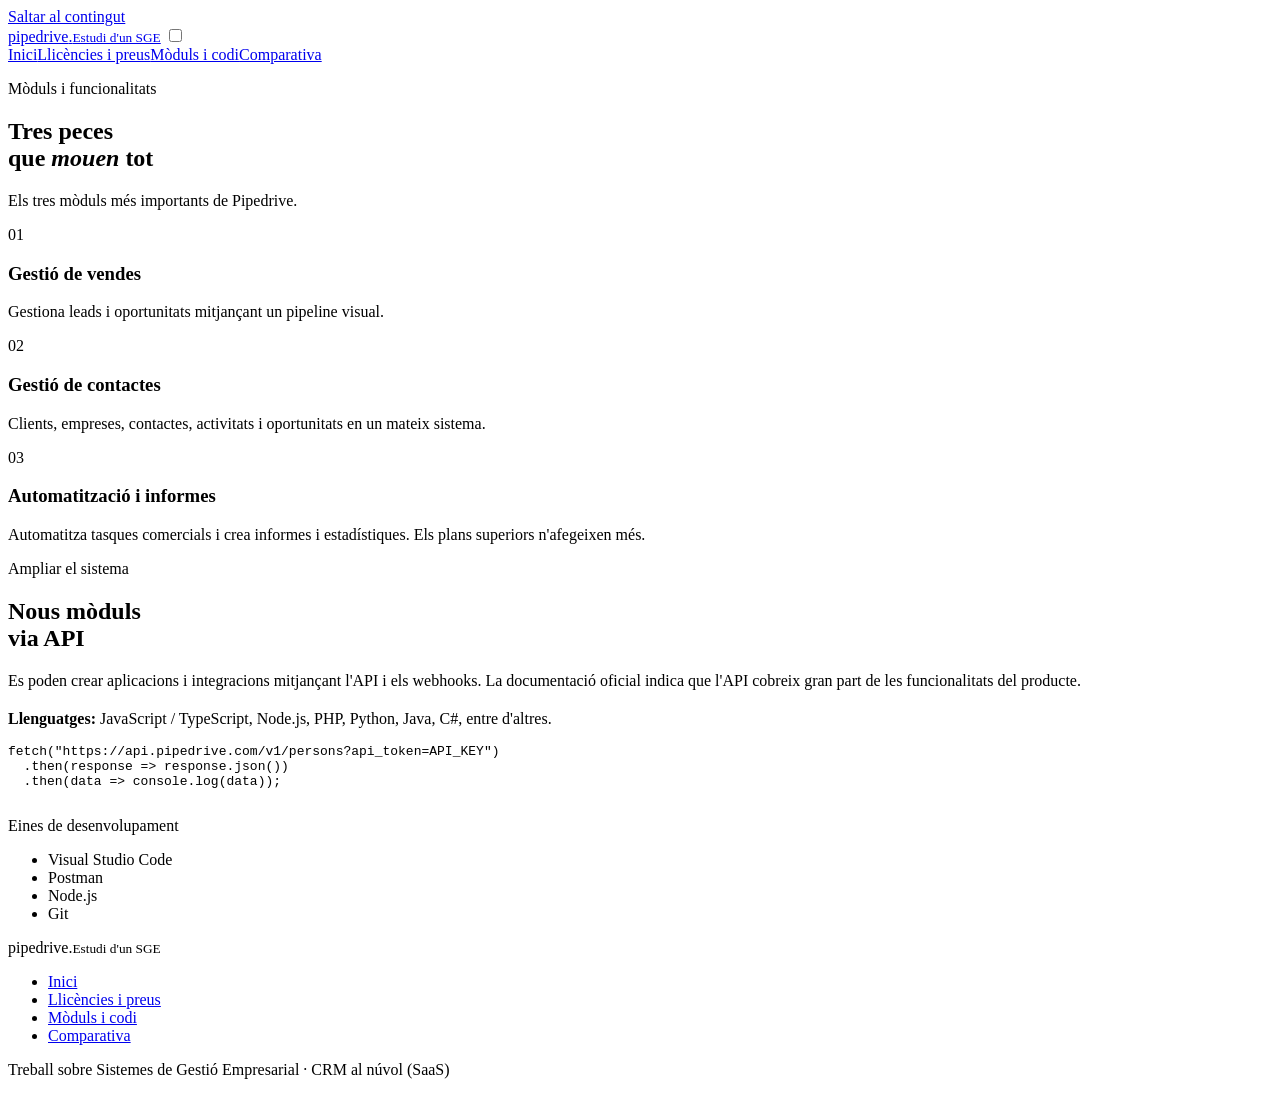
==== index.html @ 28376908 "Add files via upload" ====
<!doctype html>
<html lang="ca">
<head>
<meta charset="utf-8" />
<meta name="viewport" content="width=device-width, initial-scale=1" />
<title>Mòduls i codi · Pipedrive</title>
<meta name="description" content="Els tres mòduls principals de Pipedrive, com crear-ne de nous amb l'API i un exemple de codi." />
<meta name="theme-color" content="#f5f3ee" />
<meta property="og:title" content="Mòduls i codi · Pipedrive" />
<meta property="og:description" content="Els tres mòduls principals de Pipedrive, com crear-ne de nous amb l'API i un exemple de codi." />
<meta property="og:type" content="website" />
<link rel="icon" href="data:image/svg+xml,%3Csvg xmlns='http://www.w3.org/2000/svg' viewBox='0 0 32 32'%3E%3Crect width='32' height='32' rx='7' fill='%23017737'/%3E%3Ctext x='16' y='24' font-family='Arial,sans-serif' font-weight='700' font-size='22' fill='%23fff' text-anchor='middle'%3EP%3C/text%3E%3C/svg%3E" />
<link rel="preconnect" href="https://fonts.googleapis.com" />
<link rel="preconnect" href="https://fonts.gstatic.com" crossorigin />
<link href="https://fonts.googleapis.com/css2?family=Bricolage+Grotesque:opsz,wght@12..96,500;12..96,700;12..96,800&family=Instrument+Sans:wght@400;500;600&family=JetBrains+Mono:wght@400;500&display=swap" rel="stylesheet" />
<link rel="stylesheet" href="/css/pipedrive.css" />
</head>
<body>
<a class="salt-enllac" href="#principal">Saltar al contingut</a>
<header class="capcalera">
  <div class="contenidor capcalera__fila">
    <a class="marca" href="/">pipedrive<span>.</span><small>Estudi d'un SGE</small></a>
    <input class="menu-casella" type="checkbox" id="menu" aria-label="Obrir menú" />
    <label class="menu-boto" for="menu"><i></i><i></i><i></i></label>
    <nav class="nav" aria-label="Principal"><a href="/">Inici</a><a href="/preus">Llicències i preus</a><a href="/moduls" aria-current="page">Mòduls i codi</a><a href="/comparativa">Comparativa</a></nav>
  </div>
</header>
<main id="principal">
<section class="seccio seccio--cenyida"><div class="contenidor">
<p class="rotol entra" style="--i:0">Mòduls i funcionalitats</p><h1 class="entra" style="--i:1">Tres peces<br />que <em>mouen</em> tot</h1>
<p class="entradeta entra" style="--i:2">Els tres mòduls més importants de Pipedrive.</p></div></section>
<section class="seccio seccio--cenyida" style="padding-top:0"><div class="contenidor"><div class="moduls revela"><article class="modul"><span class="modul__num">01</span><h3>Gestió de vendes</h3><p>Gestiona leads i oportunitats mitjançant un pipeline visual.</p></article><article class="modul"><span class="modul__num">02</span><h3>Gestió de contactes</h3><p>Clients, empreses, contactes, activitats i oportunitats en un mateix sistema.</p></article><article class="modul"><span class="modul__num">03</span><h3>Automatització i informes</h3><p>Automatitza tasques comercials i crea informes i estadístiques. Els plans superiors n'afegeixen més.</p></article></div></div></section>
<section class="seccio seccio--paper"><div class="contenidor dues-columnes revela"><div><p class="rotol">Ampliar el sistema</p><h2>Nous mòduls<br />via API</h2>
<p style="margin-top:1.25rem;color:var(--tinta-70)">Es poden crear aplicacions i integracions mitjançant l'API i els webhooks. La documentació oficial indica que l'API cobreix gran part de les funcionalitats del producte.</p>
<p style="margin-top:1.25rem"><b>Llenguatges:</b> JavaScript / TypeScript, Node.js, PHP, Python, Java, C#, entre d'altres.</p></div>
<div><pre class="codi"><code>fetch("https://api.pipedrive.com/v1/persons?api_token=API_KEY")
  .then(response =&gt; response.json())
  .then(data =&gt; console.log(data));</code></pre><p class="rotol" style="margin:1.75rem 0 .75rem">Eines de desenvolupament</p>
<ul class="etiquetes"><li>Visual Studio Code</li><li>Postman</li><li>Node.js</li><li>Git</li></ul></div></div></section>
</main>
<footer class="peu">
  <div class="contenidor peu__fila">
    <p class="marca" style="margin:0">pipedrive<span>.</span><small>Estudi d'un SGE</small></p>
    <ul><li><a href="/">Inici</a></li><li><a href="/preus">Llicències i preus</a></li><li><a href="/moduls">Mòduls i codi</a></li><li><a href="/comparativa">Comparativa</a></li></ul>
    <p class="peu__legal">Treball sobre Sistemes de Gestió Empresarial · CRM al núvol (SaaS)</p>
  </div>
</footer>
</body>
</html>
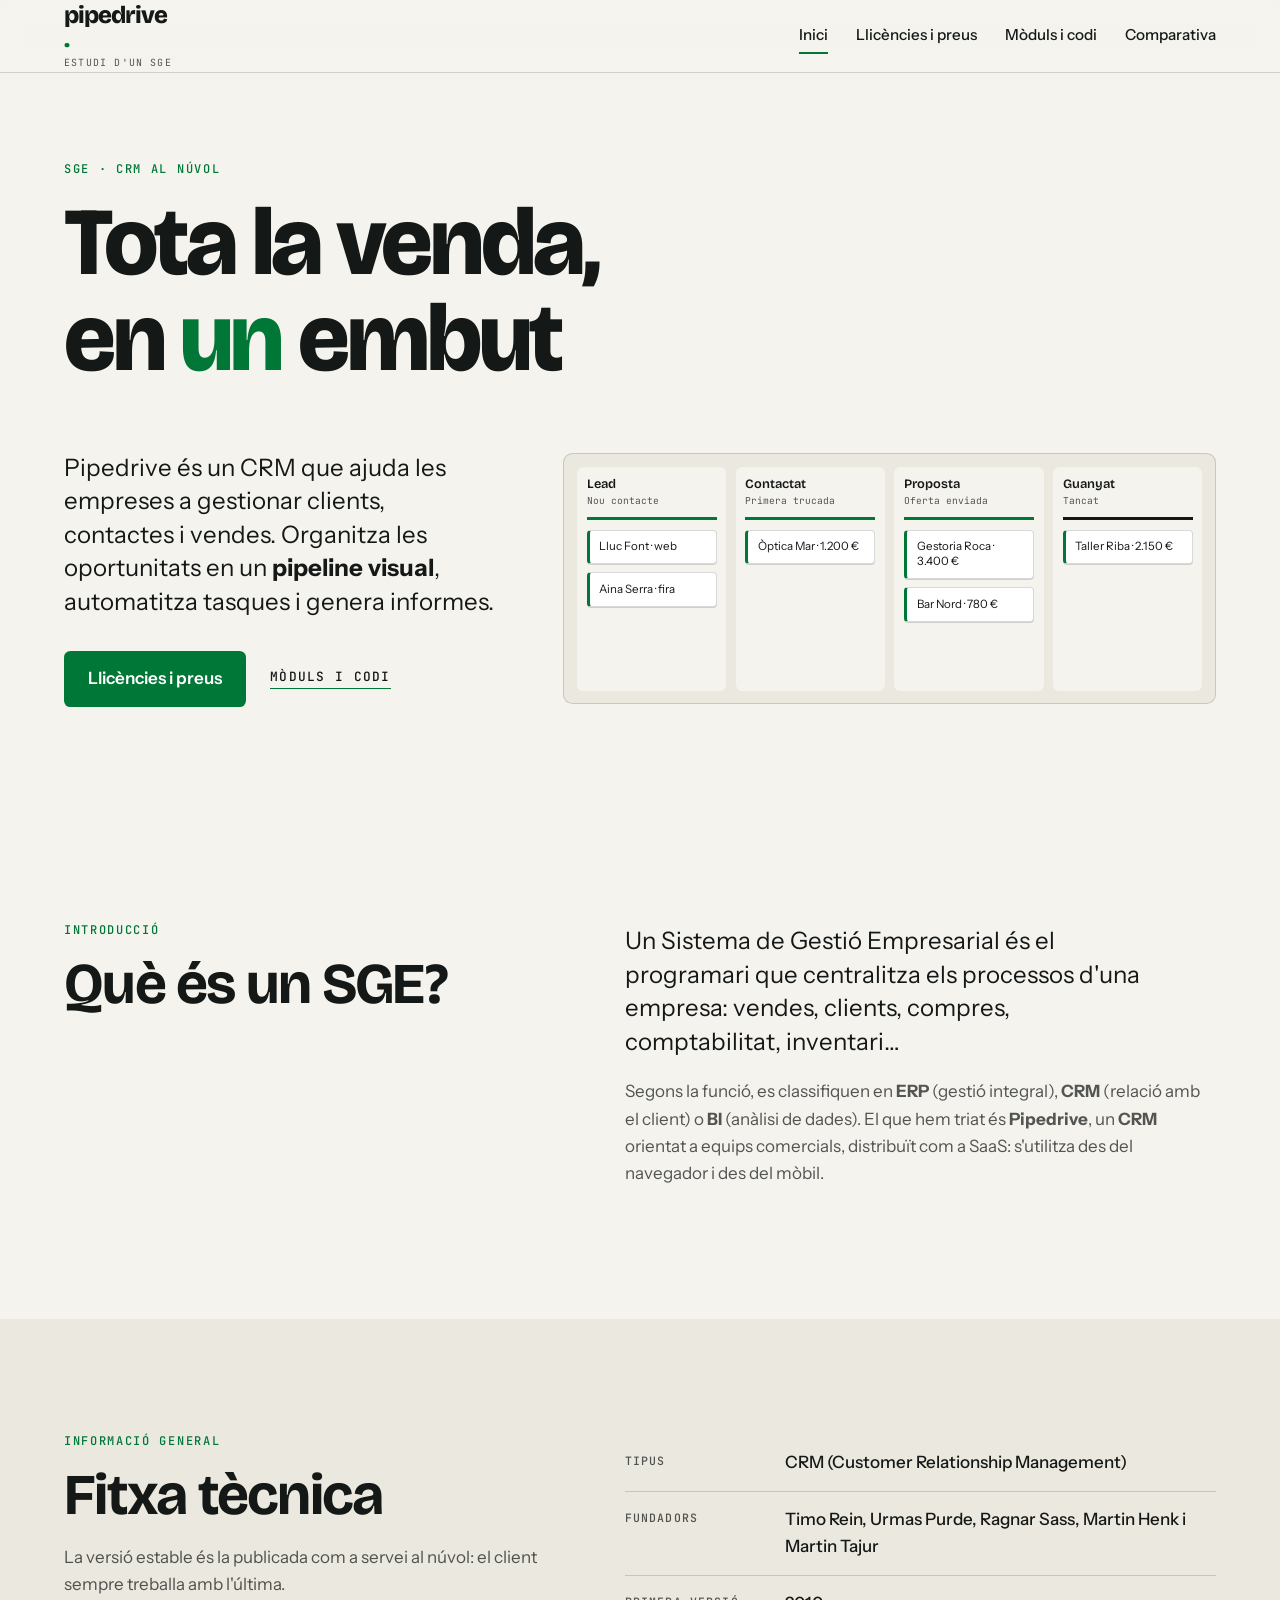
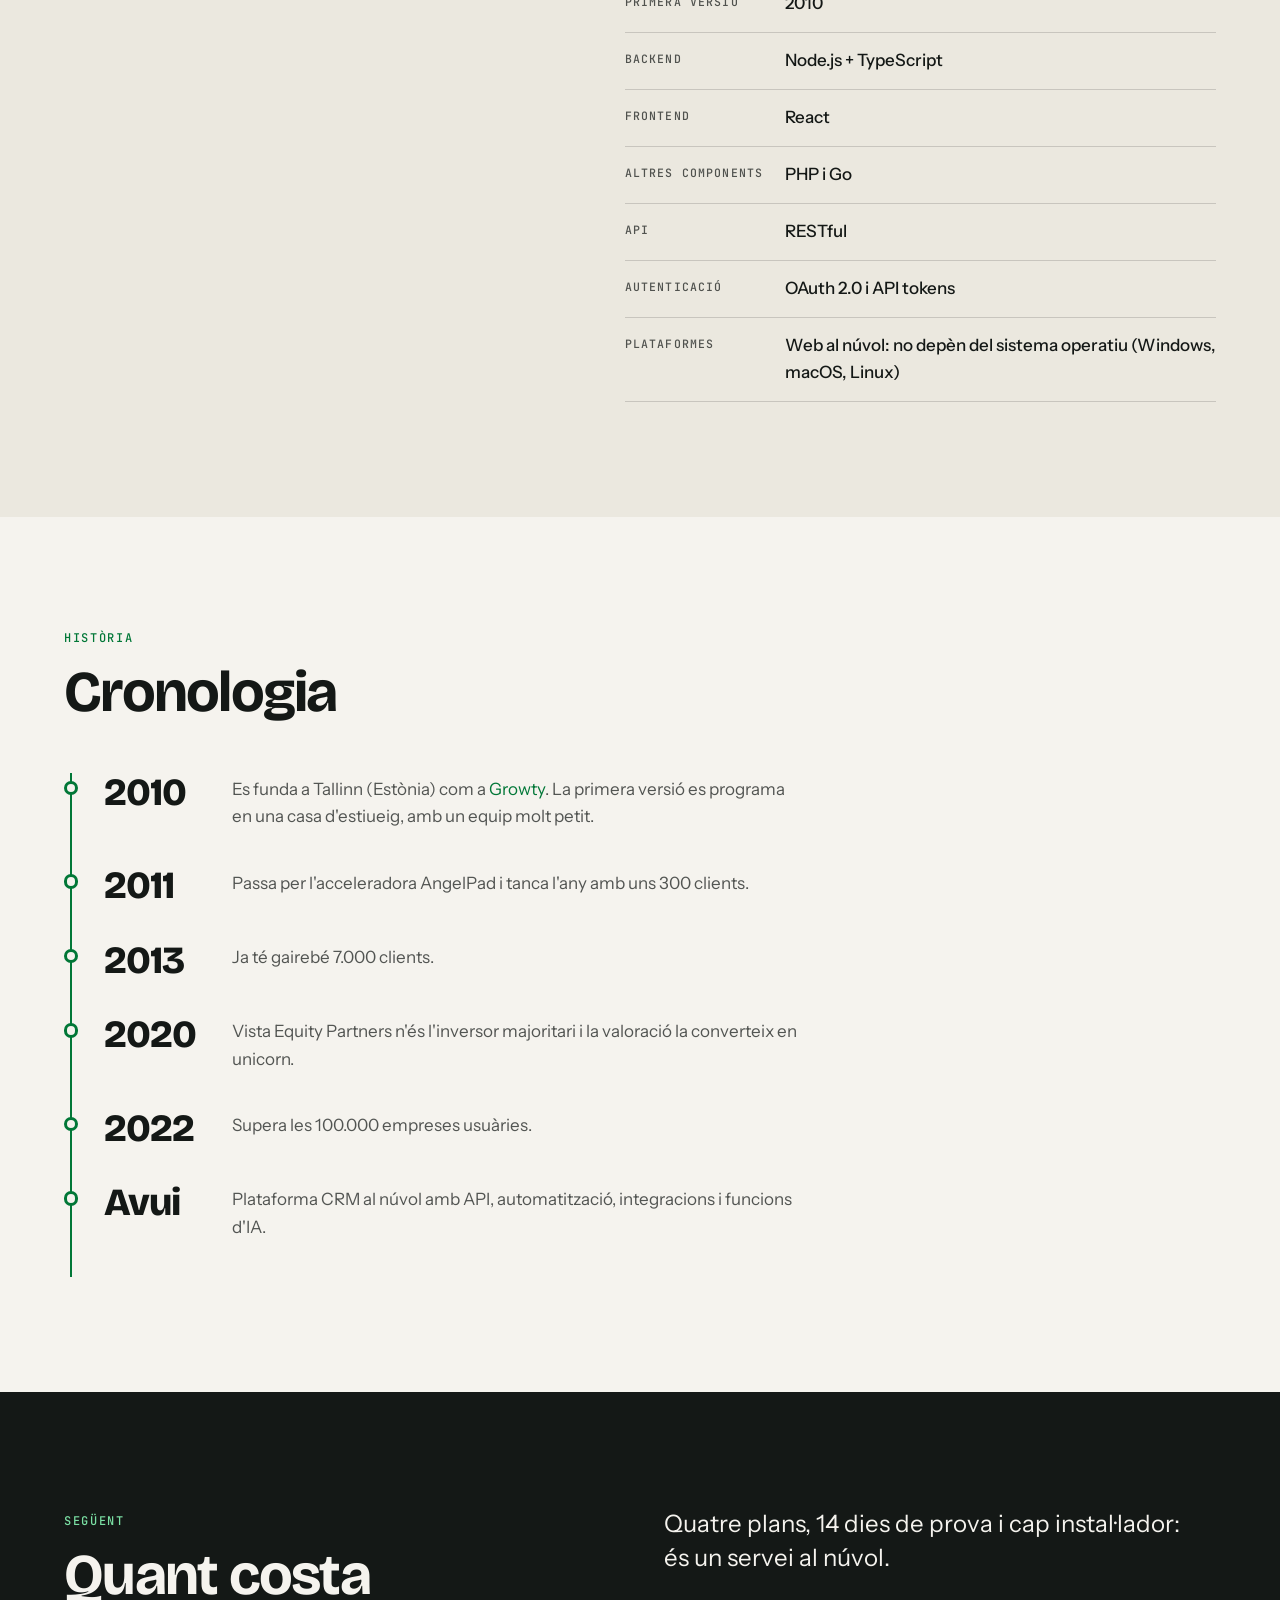
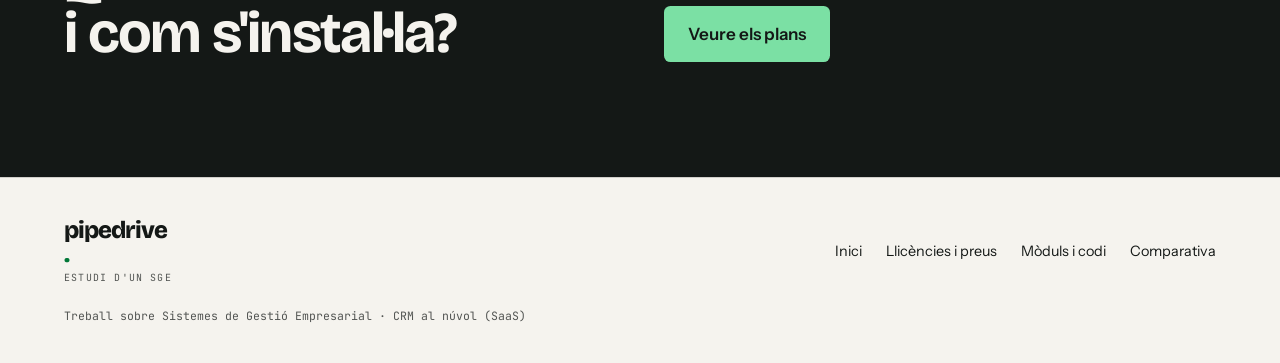
==== commit b917dc2d: "Add files via upload" ====
--- a/index.html
+++ b/index.html
@@ -3,11 +3,11 @@
 <head>
 <meta charset="utf-8" />
 <meta name="viewport" content="width=device-width, initial-scale=1" />
-<title>Mòduls i codi · Pipedrive</title>
-<meta name="description" content="Els tres mòduls principals de Pipedrive, com crear-ne de nous amb l'API i un exemple de codi." />
+<title>Pipedrive · Estudi d'un SGE de tipus CRM</title>
+<meta name="description" content="Treball sobre Pipedrive: què és, història, arquitectura, plataformes i fitxa tècnica d'aquest CRM al núvol." />
 <meta name="theme-color" content="#f5f3ee" />
-<meta property="og:title" content="Mòduls i codi · Pipedrive" />
-<meta property="og:description" content="Els tres mòduls principals de Pipedrive, com crear-ne de nous amb l'API i un exemple de codi." />
+<meta property="og:title" content="Pipedrive · Estudi d'un SGE de tipus CRM" />
+<meta property="og:description" content="Treball sobre Pipedrive: què és, història, arquitectura, plataformes i fitxa tècnica d'aquest CRM al núvol." />
 <meta property="og:type" content="website" />
 <link rel="icon" href="data:image/svg+xml,%3Csvg xmlns='http://www.w3.org/2000/svg' viewBox='0 0 32 32'%3E%3Crect width='32' height='32' rx='7' fill='%23017737'/%3E%3Ctext x='16' y='24' font-family='Arial,sans-serif' font-weight='700' font-size='22' fill='%23fff' text-anchor='middle'%3EP%3C/text%3E%3C/svg%3E" />
 <link rel="preconnect" href="https://fonts.googleapis.com" />
@@ -22,21 +22,31 @@
     <a class="marca" href="/">pipedrive<span>.</span><small>Estudi d'un SGE</small></a>
     <input class="menu-casella" type="checkbox" id="menu" aria-label="Obrir menú" />
     <label class="menu-boto" for="menu"><i></i><i></i><i></i></label>
-    <nav class="nav" aria-label="Principal"><a href="/">Inici</a><a href="/preus">Llicències i preus</a><a href="/moduls" aria-current="page">Mòduls i codi</a><a href="/comparativa">Comparativa</a></nav>
+    <nav class="nav" aria-label="Principal"><a href="/" aria-current="page">Inici</a><a href="/preus">Llicències i preus</a><a href="/moduls">Mòduls i codi</a><a href="/comparativa">Comparativa</a></nav>
   </div>
 </header>
 <main id="principal">
-<section class="seccio seccio--cenyida"><div class="contenidor">
-<p class="rotol entra" style="--i:0">Mòduls i funcionalitats</p><h1 class="entra" style="--i:1">Tres peces<br />que <em>mouen</em> tot</h1>
-<p class="entradeta entra" style="--i:2">Els tres mòduls més importants de Pipedrive.</p></div></section>
-<section class="seccio seccio--cenyida" style="padding-top:0"><div class="contenidor"><div class="moduls revela"><article class="modul"><span class="modul__num">01</span><h3>Gestió de vendes</h3><p>Gestiona leads i oportunitats mitjançant un pipeline visual.</p></article><article class="modul"><span class="modul__num">02</span><h3>Gestió de contactes</h3><p>Clients, empreses, contactes, activitats i oportunitats en un mateix sistema.</p></article><article class="modul"><span class="modul__num">03</span><h3>Automatització i informes</h3><p>Automatitza tasques comercials i crea informes i estadístiques. Els plans superiors n'afegeixen més.</p></article></div></div></section>
-<section class="seccio seccio--paper"><div class="contenidor dues-columnes revela"><div><p class="rotol">Ampliar el sistema</p><h2>Nous mòduls<br />via API</h2>
-<p style="margin-top:1.25rem;color:var(--tinta-70)">Es poden crear aplicacions i integracions mitjançant l'API i els webhooks. La documentació oficial indica que l'API cobreix gran part de les funcionalitats del producte.</p>
-<p style="margin-top:1.25rem"><b>Llenguatges:</b> JavaScript / TypeScript, Node.js, PHP, Python, Java, C#, entre d'altres.</p></div>
-<div><pre class="codi"><code>fetch("https://api.pipedrive.com/v1/persons?api_token=API_KEY")
-  .then(response =&gt; response.json())
-  .then(data =&gt; console.log(data));</code></pre><p class="rotol" style="margin:1.75rem 0 .75rem">Eines de desenvolupament</p>
-<ul class="etiquetes"><li>Visual Studio Code</li><li>Postman</li><li>Node.js</li><li>Git</li></ul></div></div></section>
+<section class="portada"><div class="contenidor">
+<p class="rotol entra" style="--i:0">SGE · CRM al núvol</p>
+<h1 class="portada__titol entra" style="--i:1">Tota la venda,<br />en <em>un</em> embut</h1>
+<div class="portada__cos">
+<div class="entra" style="--i:2">
+<p class="entradeta">Pipedrive és un CRM que ajuda les empreses a gestionar clients, contactes i vendes. Organitza les oportunitats en un <strong>pipeline visual</strong>, automatitza tasques i genera informes.</p>
+<div class="portada__peu"><a class="boto" href="/preus">Llicències i preus</a><a class="enllac" href="/moduls">Mòduls i codi</a></div></div>
+<div class="pipeline entra" style="--i:3" role="img" aria-label="Exemple de pipeline de vendes amb quatre etapes: lead, contactat, proposta i guanyat"><div class="etapa"><h3>Lead<small>Nou contacte</small></h3><div class="fitxa">Lluc Font · web</div><div class="fitxa">Aina Serra · fira</div></div><div class="etapa"><h3>Contactat<small>Primera trucada</small></h3><div class="fitxa">Òptica Mar · 1.200 €</div></div><div class="etapa"><h3>Proposta<small>Oferta enviada</small></h3><div class="fitxa">Gestoria Roca · 3.400 €</div><div class="fitxa">Bar Nord · 780 €</div></div><div class="etapa"><h3>Guanyat<small>Tancat</small></h3><div class="fitxa">Taller Riba · 2.150 €</div></div></div>
+</div></div></section>
+<section class="seccio"><div class="contenidor dues-columnes revela">
+<div><p class="rotol">Introducció</p><h2>Què és un SGE?</h2></div>
+<div><p class="entradeta">Un Sistema de Gestió Empresarial és el programari que centralitza els processos d'una empresa: vendes, clients, compres, comptabilitat, inventari…</p>
+<p style="margin-top:1.25rem;color:var(--tinta-70)">Segons la funció, es classifiquen en <b>ERP</b> (gestió integral), <b>CRM</b> (relació amb el client) o <b>BI</b> (anàlisi de dades). El que hem triat és <b>Pipedrive</b>, un <b>CRM</b> orientat a equips comercials, distribuït com a SaaS: s'utilitza des del navegador i des del mòbil.</p></div>
+</div></section>
+<section class="seccio seccio--paper"><div class="contenidor dues-columnes revela">
+<div><p class="rotol">Informació general</p><h2>Fitxa tècnica</h2><p style="margin-top:1.25rem;color:var(--tinta-70)">La versió estable és la publicada com a servei al núvol: el client sempre treballa amb l'última.</p></div>
+<dl class="fitxa-tecnica"><div><dt>Tipus</dt><dd>CRM (Customer Relationship Management)</dd></div><div><dt>Fundadors</dt><dd>Timo Rein, Urmas Purde, Ragnar Sass, Martin Henk i Martin Tajur</dd></div><div><dt>Primera versió</dt><dd>2010</dd></div><div><dt>Backend</dt><dd>Node.js + TypeScript</dd></div><div><dt>Frontend</dt><dd>React</dd></div><div><dt>Altres components</dt><dd>PHP i Go</dd></div><div><dt>API</dt><dd>RESTful</dd></div><div><dt>Autenticació</dt><dd>OAuth 2.0 i API tokens</dd></div><div><dt>Plataformes</dt><dd>Web al núvol: no depèn del sistema operatiu (Windows, macOS, Linux)</dd></div></dl></div></section>
+<section class="seccio"><div class="contenidor"><div class="encap revela"><div><p class="rotol">Història</p><h2>Cronologia</h2></div></div>
+<ol class="cronologia revela"><li><b>2010</b><p>Es funda a Tallinn (Estònia) com a <em>Growty</em>. La primera versió es programa en una casa d'estiueig, amb un equip molt petit.</p></li><li><b>2011</b><p>Passa per l'acceleradora AngelPad i tanca l'any amb uns 300 clients.</p></li><li><b>2013</b><p>Ja té gairebé 7.000 clients.</p></li><li><b>2020</b><p>Vista Equity Partners n'és l'inversor majoritari i la valoració la converteix en unicorn.</p></li><li><b>2022</b><p>Supera les 100.000 empreses usuàries.</p></li><li><b>Avui</b><p>Plataforma CRM al núvol amb API, automatització, integracions i funcions d'IA.</p></li></ol></div></section>
+<section class="seccio seccio--tinta"><div class="contenidor tancament revela"><div><p class="rotol">Següent</p><h2>Quant costa<br />i com s'instal·la?</h2></div>
+<div><p class="entradeta" style="margin-bottom:2rem">Quatre plans, 14 dies de prova i cap instal·lador: és un servei al núvol.</p><a class="boto" href="/preus">Veure els plans</a></div></div></section>
 </main>
 <footer class="peu">
   <div class="contenidor peu__fila">
--- a/css/pipedrive.css
+++ b/css/pipedrive.css
@@ -0,0 +1,100 @@
+/* 1 · TOKENS */
+:root{--fons:#f5f3ee;--paper:#ebe8df;--tinta:#141816;--tinta-70:rgba(20,24,22,.72);--linia:rgba(20,24,22,.16);--verd:#017737;--verd-cl:#7be0a4;
+--display:"Bricolage Grotesque",system-ui,sans-serif;--text:"Instrument Sans",system-ui,sans-serif;--mono:"JetBrains Mono",ui-monospace,monospace;--w:72rem}
+/* 2 · BASE */
+*,*::before,*::after{box-sizing:border-box}
+html{scroll-behavior:smooth}
+body{margin:0;background:var(--fons);color:var(--tinta);font:400 1.0625rem/1.6 var(--text);-webkit-font-smoothing:antialiased}
+a{color:inherit}ul,ol{margin:0;padding:0;list-style:none}
+:focus-visible{outline:2px solid var(--verd);outline-offset:3px}
+.contenidor{width:min(100% - 2.5rem,var(--w));margin-inline:auto}
+.salt-enllac{position:absolute;left:1rem;top:-4rem;background:var(--tinta);color:#fff;padding:.6rem 1rem;z-index:99}.salt-enllac:focus{top:1rem}
+/* 3 · TIPOGRAFIA */
+h1,h2,h3{font-family:var(--display);line-height:1;margin:0;letter-spacing:-.03em}
+h1{font-size:clamp(2.8rem,1.5rem + 6vw,6rem);font-weight:800}
+h2{font-size:clamp(2rem,1.2rem + 3vw,3.6rem);font-weight:700}
+h3{font-size:1.3rem;font-weight:700;letter-spacing:-.02em}
+em{font-style:normal;color:var(--verd)}
+.rotol{font:500 .75rem/1 var(--mono);text-transform:uppercase;letter-spacing:.14em;color:var(--verd);margin:0 0 1.25rem}
+.entradeta{font-size:clamp(1.15rem,1rem + .7vw,1.5rem);line-height:1.4;margin:0;max-width:34ch}
+.enllac{font:500 .8rem var(--mono);text-transform:uppercase;letter-spacing:.1em;text-decoration:none;border-bottom:1.5px solid var(--verd);padding-bottom:.2rem}
+.boto{display:inline-block;background:var(--verd);color:#fff;text-decoration:none;font-weight:600;padding:.9rem 1.5rem;border-radius:.4rem;transition:transform .2s}
+.boto:hover{transform:translateY(-2px)}
+/* 4 · CAPÇALERA */
+.capcalera{position:sticky;top:0;z-index:50;background:rgba(245,243,238,.92);backdrop-filter:blur(8px);border-bottom:1px solid var(--linia)}
+.capcalera__fila{display:flex;align-items:center;justify-content:space-between;min-height:4.5rem;gap:1rem}
+.marca{font:800 1.5rem/1 var(--display);letter-spacing:-.04em;text-decoration:none;display:inline-flex;flex-direction:column}
+.marca span{color:var(--verd)}
+.marca small{font:400 .62rem var(--mono);letter-spacing:.12em;text-transform:uppercase;color:var(--tinta-70);margin-top:.3rem}
+.nav{display:flex;gap:1.75rem;font-weight:500;font-size:.95rem}
+.nav a{text-decoration:none;padding:.3rem 0;border-bottom:2px solid transparent}
+.nav a:hover,.nav a[aria-current]{border-color:var(--verd)}
+.menu-casella{position:absolute;opacity:0;pointer-events:none}.menu-boto{display:none;cursor:pointer;width:2.5rem;height:2.5rem;flex-direction:column;justify-content:center;gap:.35rem;align-items:center}
+.menu-boto i{width:1.5rem;height:2px;background:var(--tinta)}
+/* 5 · BLOCS */
+.seccio{padding:clamp(4rem,9vw,8rem) 0}.seccio--cenyida{padding:clamp(3rem,6vw,5rem) 0}
+.seccio--paper{background:var(--paper)}.seccio--tinta{background:var(--tinta);color:var(--fons)}
+.seccio--tinta .rotol,.seccio--tinta em{color:var(--verd-cl)}.seccio--tinta .boto{background:var(--verd-cl);color:var(--tinta)}
+.dues-columnes{display:grid;grid-template-columns:minmax(0,.9fr) minmax(0,1.1fr);gap:clamp(2rem,6vw,6rem);align-items:start}
+.encap{margin-bottom:clamp(2rem,4vw,3.5rem)}
+.tancament{display:grid;grid-template-columns:1fr 1fr;gap:3rem;align-items:end}
+.graella{display:grid;grid-template-columns:repeat(4,1fr);gap:1px;background:var(--linia);border:1px solid var(--linia)}.graella--3{grid-template-columns:repeat(3,1fr)}
+.targeta{background:var(--fons);padding:1.75rem}.seccio--paper .targeta{background:var(--paper)}.targeta h3{margin-bottom:.75rem}.targeta p{margin:0;color:var(--tinta-70);font-size:.98rem}
+.portada{padding:clamp(3rem,7vw,6rem) 0 clamp(4rem,8vw,7rem)}.portada__cos{display:grid;grid-template-columns:minmax(0,.8fr) minmax(0,1.2fr);gap:clamp(2rem,5vw,5rem);margin-top:clamp(2rem,5vw,4rem);align-items:center}
+.portada__peu{display:flex;flex-wrap:wrap;gap:1.5rem;align-items:center;margin-top:2rem}
+/* pipeline decoratiu */
+.pipeline{display:grid;grid-template-columns:repeat(4,1fr);gap:.6rem;background:var(--paper);padding:.8rem;border-radius:.6rem;border:1px solid var(--linia);transform:rotate(1.2deg)}
+.etapa{background:var(--fons);border-radius:.4rem;padding:.6rem;min-height:14rem}
+.etapa h3{font:600 .8rem var(--display);letter-spacing:0;padding-bottom:.6rem;border-bottom:3px solid var(--verd);margin-bottom:.6rem}
+.etapa h3 small{display:block;font:400 .6rem var(--mono);color:var(--tinta-70);margin-top:.2rem}
+.etapa:nth-child(4) h3{border-color:var(--tinta)}
+.fitxa{background:#fff;border:1px solid var(--linia);border-left:3px solid var(--verd);border-radius:.25rem;padding:.55rem .6rem;font-size:.72rem;line-height:1.3;margin-bottom:.5rem;box-shadow:0 1px 0 var(--linia)}
+/* fitxa tècnica / cronologia */
+.fitxa-tecnica{margin:0}.fitxa-tecnica div{display:grid;grid-template-columns:9rem 1fr;gap:1rem;padding:.9rem 0;border-bottom:1px solid var(--linia)}
+.fitxa-tecnica dt{font:500 .72rem var(--mono);text-transform:uppercase;letter-spacing:.1em;color:var(--tinta-70);padding-top:.25rem}.fitxa-tecnica dd{margin:0;font-weight:500}
+.cronologia{border-left:2px solid var(--verd);margin-left:.4rem}
+.cronologia li{display:grid;grid-template-columns:7rem 1fr;gap:1rem;padding:0 0 2.25rem 2rem;position:relative}
+.cronologia li::before{content:"";position:absolute;left:-.55rem;top:.5rem;width:.9rem;height:.9rem;border-radius:50%;background:var(--fons);border:3px solid var(--verd)}
+.cronologia b{font:800 clamp(1.5rem,1rem + 2vw,2.4rem)/1 var(--display);letter-spacing:-.03em}.cronologia p{margin:.2rem 0 0;max-width:52ch;color:var(--tinta-70)}
+/* plans */
+.plans{display:grid;grid-template-columns:repeat(4,1fr);gap:1rem}
+.pla{border:1px solid var(--linia);border-radius:.6rem;padding:1.75rem;position:relative;background:#fff}
+.pla--dest{background:var(--tinta);color:var(--fons);transform:translateY(-.75rem)}
+.pastilla{position:absolute;top:-.7rem;right:1rem;background:var(--verd-cl);color:var(--tinta);font:600 .68rem var(--mono);text-transform:uppercase;letter-spacing:.08em;padding:.3rem .6rem;border-radius:2rem}
+.pla__preu{font:800 3.6rem/1 var(--display);letter-spacing:-.05em;margin:1.5rem 0 .2rem}.pla__preu small{font:400 .8rem var(--mono);letter-spacing:0;margin-left:.3rem}
+.pla__nota{margin:0;font:400 .72rem var(--mono);text-transform:uppercase;letter-spacing:.1em;color:var(--verd)}.pla--dest .pla__nota{color:var(--verd-cl)}
+.pla__men{margin:1.25rem 0 0;padding-top:1rem;border-top:1px solid var(--linia);font-size:.9rem;opacity:.8}
+.passos{counter-reset:p}.passos li{counter-increment:p;display:flex;gap:1.25rem;align-items:baseline;padding:1rem 0;border-bottom:1px solid var(--linia);font-size:1.15rem;font-weight:500}
+.passos li::before{content:counter(p,decimal-leading-zero);font:500 .8rem var(--mono);color:var(--verd)}
+/* mòduls i codi */
+.moduls{display:grid;grid-template-columns:repeat(3,1fr);gap:1.25rem}.modul{border-top:3px solid var(--verd);padding-top:1.25rem}
+.modul__num{font:500 .8rem var(--mono);color:var(--verd)}.modul h3{font-size:1.7rem;margin:1rem 0 .75rem}.modul p{color:var(--tinta-70);margin:0}
+.codi{margin:0;background:var(--tinta);color:var(--verd-cl);padding:1.5rem;border-radius:.5rem;overflow-x:auto;font:400 .85rem/1.7 var(--mono)}
+.etiquetes{display:flex;flex-wrap:wrap;gap:.5rem}.etiquetes li{border:1px solid var(--tinta);border-radius:2rem;padding:.35rem .9rem;font:500 .78rem var(--mono)}
+/* comparativa */
+.taula-marc{overflow-x:auto;border:1px solid var(--linia);border-radius:.5rem;background:#fff}
+.taula{width:100%;border-collapse:collapse;min-width:36rem}.taula th,.taula td{text-align:left;padding:1rem 1.25rem;border-bottom:1px solid var(--linia)}
+.taula thead th{font:600 .75rem var(--mono);text-transform:uppercase;letter-spacing:.1em;background:var(--paper)}
+.taula tbody th{font-weight:600}.taula tr:last-child>*{border-bottom:0}
+.taula--comp td:nth-child(2),.taula--comp thead th:nth-child(2){background:rgba(1,119,55,.08);font-weight:600}
+.llista-linies li{font:600 1.35rem var(--display);letter-spacing:-.02em;padding:1rem 0;border-bottom:1px solid var(--linia)}
+.pros-contres{display:grid;grid-template-columns:1fr 1fr;gap:1.25rem}.pc{padding:2rem;border-radius:.6rem;border:1px solid var(--linia)}
+.pc--pro{background:rgba(1,119,55,.07);border-color:rgba(1,119,55,.3)}.pc h3{font-size:1.6rem;margin-bottom:1rem}
+.pc li{padding:.5rem 0 .5rem 1.6rem;position:relative}.pc li::before{position:absolute;left:0;font-weight:700}
+.pc--pro li::before{content:"+";color:var(--verd)}.pc--con li::before{content:"−";color:#a1341f}
+.fonts li{padding:.6rem 0;border-bottom:1px solid rgba(245,243,238,.2);font:400 .85rem var(--mono);overflow-wrap:anywhere}.fonts a{color:var(--verd-cl)}
+/* 6 · PEU */
+.peu{border-top:1px solid var(--linia);padding:2.5rem 0}.peu__fila{display:flex;flex-wrap:wrap;gap:1.5rem 3rem;justify-content:space-between;align-items:center}
+.peu ul{display:flex;gap:1.5rem;font-size:.9rem}.peu a{text-decoration:none}.peu a:hover{text-decoration:underline}.peu__legal{font:400 .72rem var(--mono);color:var(--tinta-70);margin:0;width:100%}
+/* 7 · ANIMACIÓ */
+@keyframes entra{from{opacity:0;transform:translateY(1.25rem)}to{opacity:1;transform:none}}
+.entra{animation:entra .8s cubic-bezier(.2,.7,.2,1) both;animation-delay:calc(var(--i,0)*90ms)}
+@supports (animation-timeline:view()){.revela{animation:entra linear both;animation-timeline:view();animation-range:entry 0% entry 35%}}
+@media (prefers-reduced-motion:reduce){.entra,.revela{animation:none}html{scroll-behavior:auto}.boto{transition:none}}
+/* 8 · ADAPTACIÓ */
+@media (max-width:62rem){
+.portada__cos,.dues-columnes,.tancament,.pros-contres,.moduls{grid-template-columns:1fr}
+.graella,.plans{grid-template-columns:1fr 1fr}.graella--3{grid-template-columns:1fr}.pla--dest{transform:none}.pipeline{transform:none}
+.menu-boto{display:flex}.nav{display:none;position:absolute;top:100%;left:0;right:0;flex-direction:column;gap:0;background:var(--fons);border-bottom:1px solid var(--linia);padding:.5rem 1.25rem 1rem}
+.nav a{padding:.8rem 0}.menu-casella:checked~.nav{display:flex}}
+@media (max-width:36rem){.graella,.plans{grid-template-columns:1fr}.fitxa-tecnica div,.cronologia li{grid-template-columns:1fr;gap:.2rem}.pipeline{grid-template-columns:1fr 1fr}}
